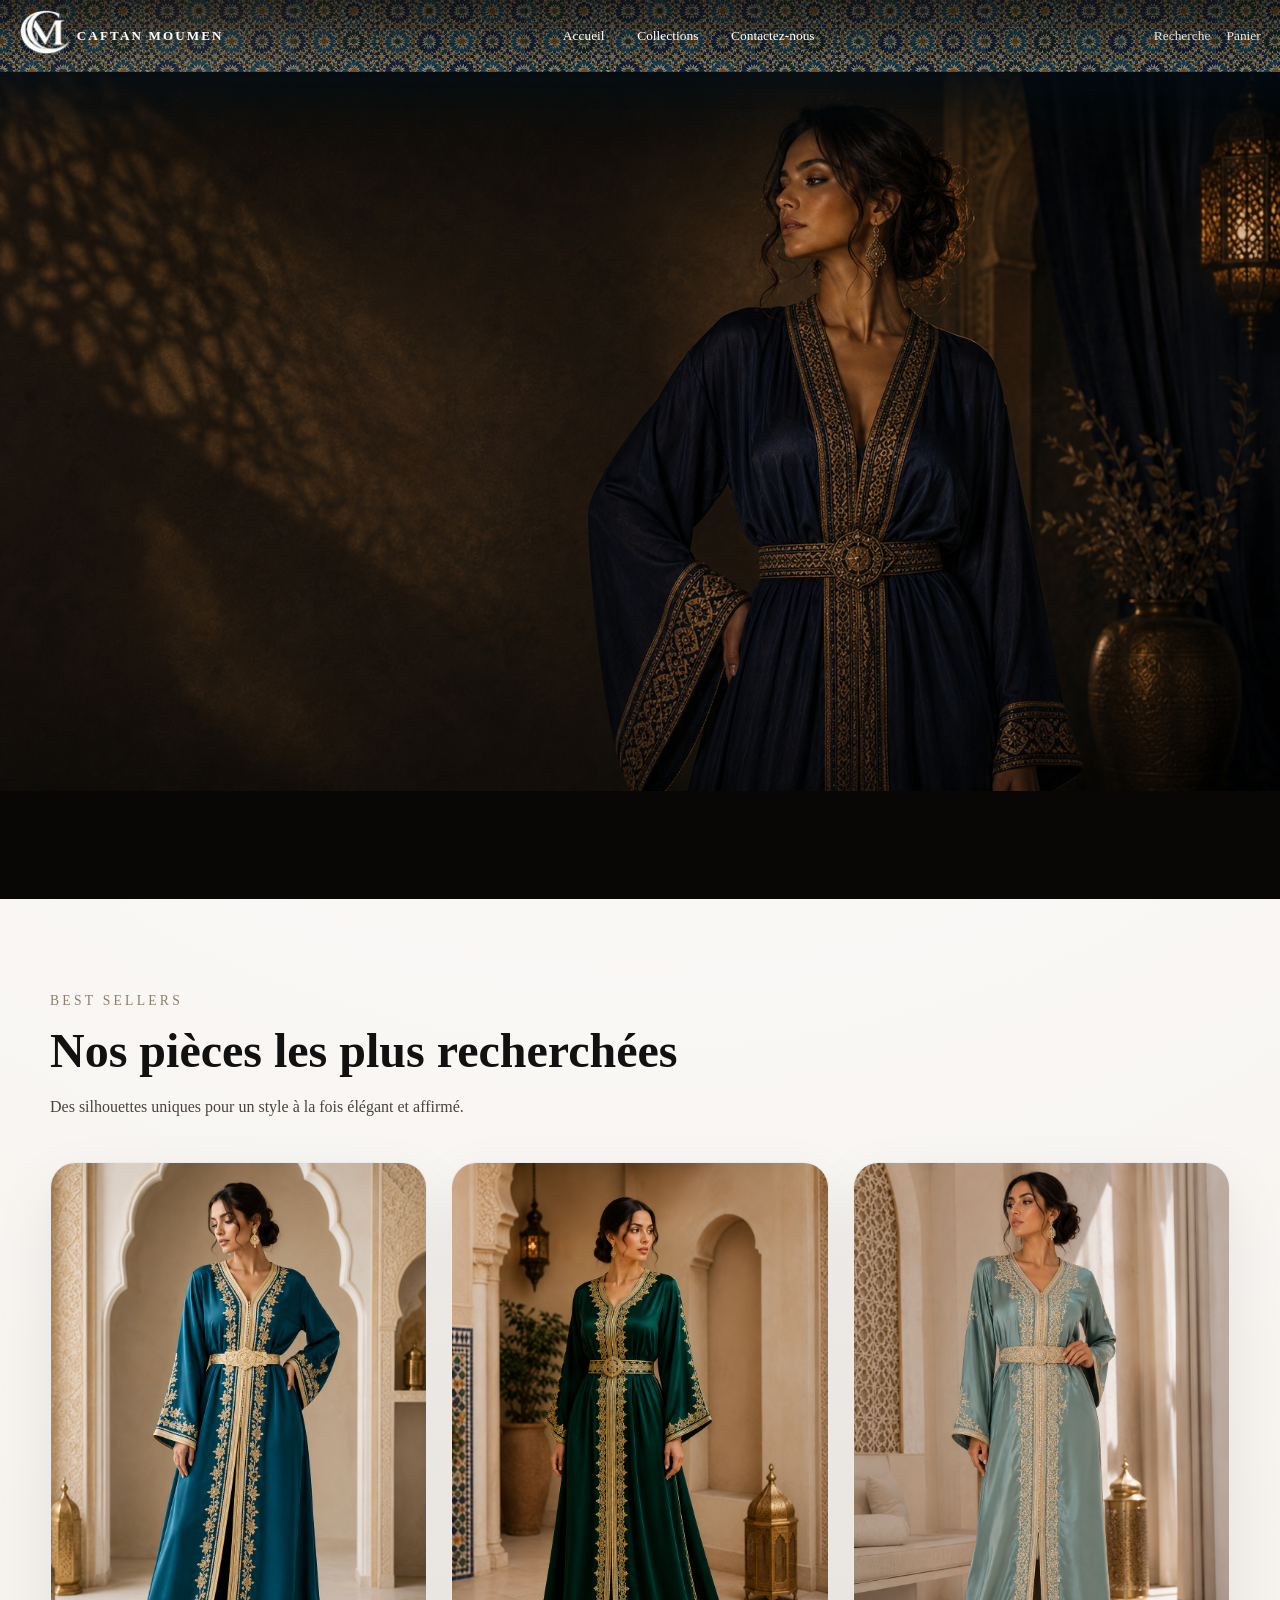
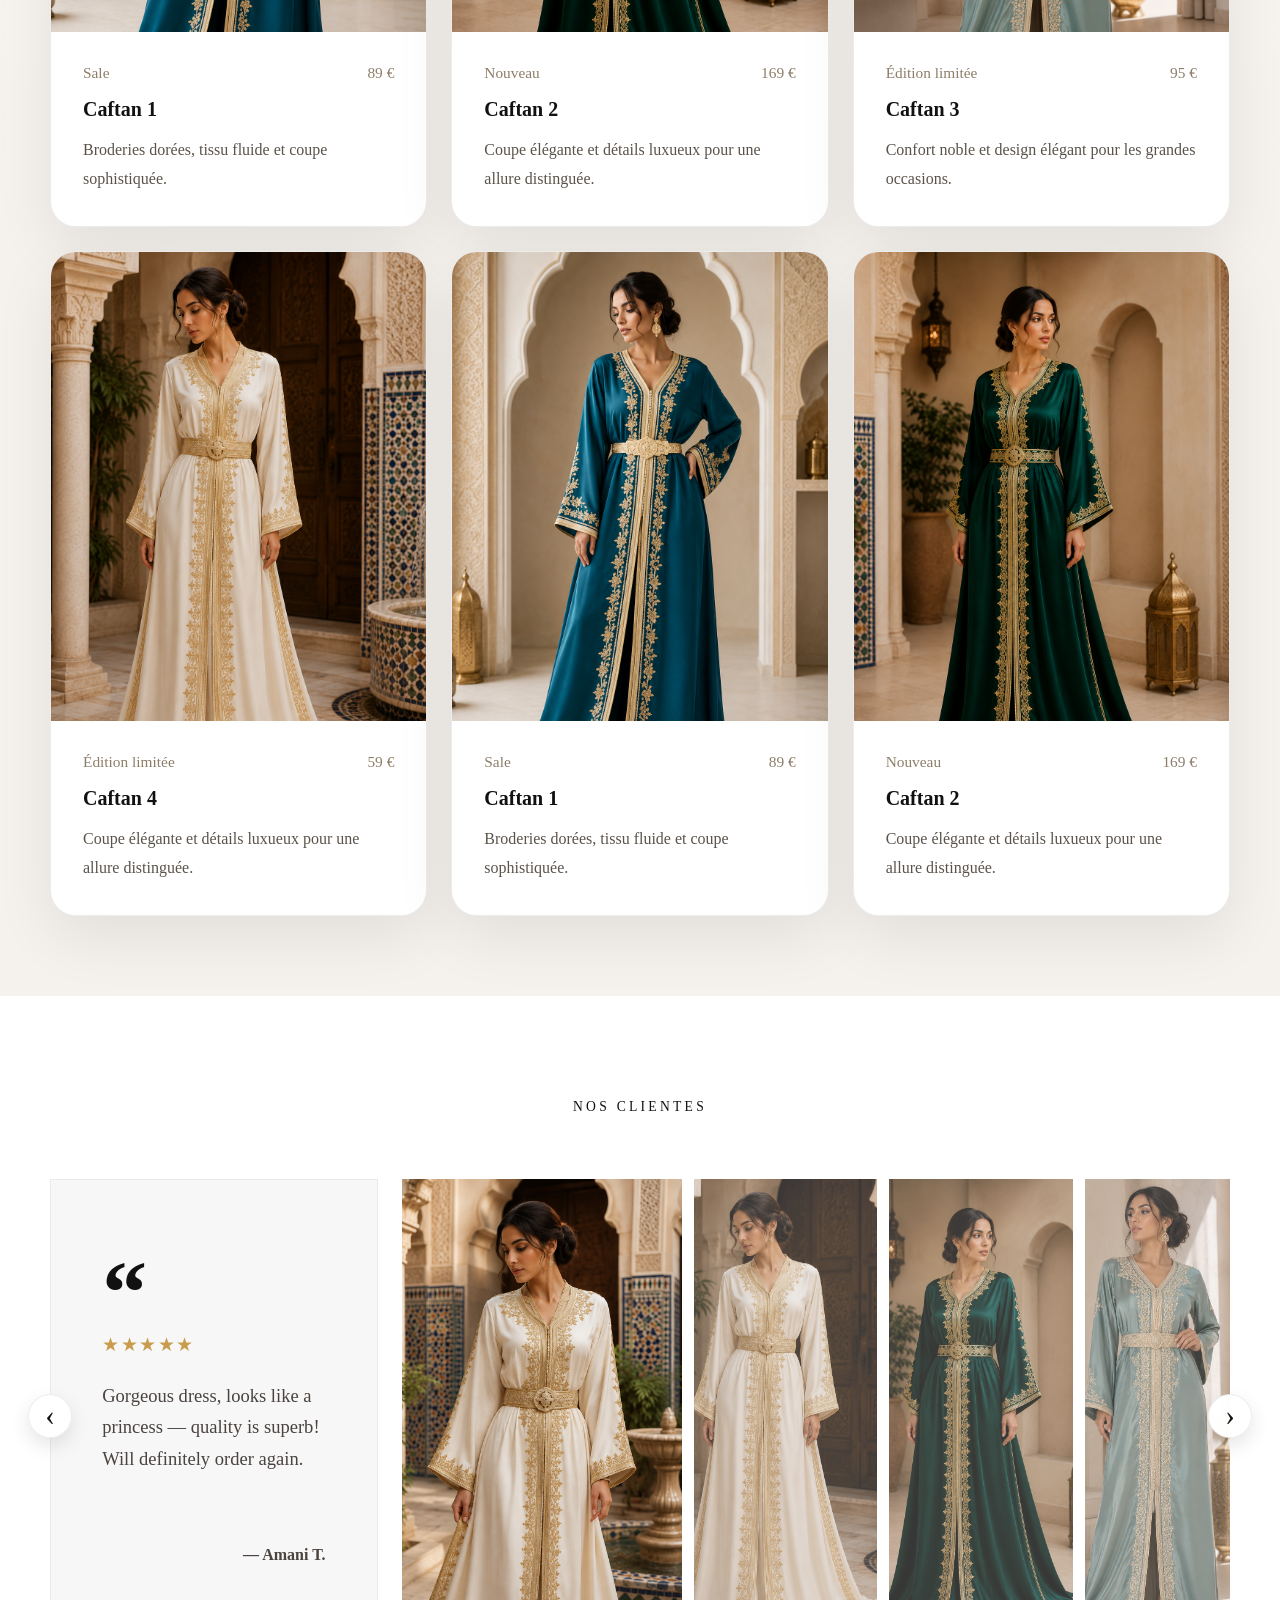
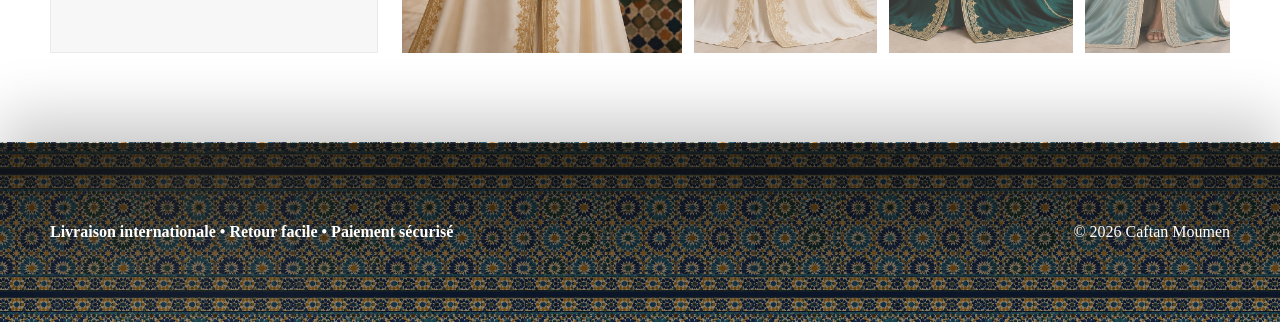
==== html/index.html @ e4c6af51 "Création initiale du site Caftan Moumen" ====
<!DOCTYPE html>
<html lang="fr">
  <head>
    <meta charset="UTF-8" />
    <meta name="viewport" content="width=device-width, initial-scale=1.0" />

    <title>Caftan Moumen</title>

    <link rel="stylesheet" href="../css/styles.css" />
  </head>

  <body>
    <header class="site-header">
      <div class="container header-inner">
        <a class="brand" href="index.html">
          <img
            class="brand-mark"
            src="../images/logo.png"
            alt=""
            aria-hidden="true"
          />
          <span>Caftan Moumen</span>
        </a>

        <nav class="primary-nav" aria-label="Navigation principale">
          <a href="index.html">Accueil</a>
          <details class="nav-dropdown">
            <summary>Collections</summary>

            <div class="dropdown-menu">
              <a href="caftan.html">Caftans</a>
              <a href="jellabas.html">Jellabas</a>
              <a href="bijoux.html">Bijoux</a>
            </div>
          </details>
          <a href="Contact.html">Contactez-nous</a>
        </nav>

        <div class="header-actions">
          <a class="text-link" href="#search">Recherche</a>
          <a class="text-link" href="#cart">Panier</a>
        </div>
      </div>
    </header>

    <main>
      <section class="hero hero-background" id="home">
        <img
          class="hero-background-img"
          src="../images/fond_acceuil.png"
          alt="Femme présentant un caftan dans un décor sombre aux tons bleu et doré"
          fetchpriority="high"
          decoding="async"
        />
      </section>

      <section class="section-intro" id="bestsellers">
        <div class="container">
          <p class="section-label">Best Sellers</p>

          <h1>Nos pièces les plus recherchées</h1>

          <p>
            Des silhouettes uniques pour un style à la fois élégant et affirmé.
          </p>

          <div id="product-list" class="product-grid"></div>
        </div>
      </section>

      <section
        class="testimonials"
        id="avis"
        aria-labelledby="testimonials-title"
      >
        <div class="container">
          <p class="section-label testimonials-title">Nos clientes</p>

          <div
            class="testimonials-slider"
            id="testimonialGallery"
            tabindex="0"
            aria-label="Avis de nos clientes"
          >
            <button
              class="gallery-nav prev"
              type="button"
              aria-label="Avis précédent"
            >
              ‹
            </button>

            <article class="testimonial-card">
              <div class="quote-mark" aria-hidden="true">“</div>

              <div class="testimonial-content" aria-live="polite">
                <h2 id="testimonials-title" class="visually-hidden">
                  Avis de nos clientes
                </h2>

                <div
                  class="stars"
                  role="img"
                  aria-label="5 étoiles sur 5"
                >
                  ★★★★★
                </div>

                <p class="testimonial-text">
                  Gorgeous dress, looks like a princess — quality is superb!
                  Will definitely order again.
                </p>

                <p class="testimonial-author">— Amani T.</p>
              </div>
            </article>

            <div
              class="testimonial-images-track"
              aria-live="polite"
            ></div>

            <button
              class="gallery-nav next"
              type="button"
              aria-label="Avis suivant"
            >
              ›
            </button>
          </div>
        </div>
      </section>
    </main>

    <footer class="site-footer">
      <div class="container footer-inner">
        <p>Livraison internationale • Retour facile • Paiement sécurisé</p>
        <p>&copy; 2026 Caftan Moumen</p>
      </div>
    </footer>

    <script src="../js/app.js"></script>
  </body>
</html>
---- css/styles.css ----
:root {
  color-scheme: light;
  font-family: "Playfair Display", Georgia, serif;

  --page-bg: #f5f1ec;
  --surface: #ffffff;
  --text: #111111;
  --text-soft: #4a433f;
  --muted: #8d7d69;
  --gold: #f8d18e;

  --container-max: 1180px;
  --container-gutter: clamp(1rem, 4vw, 2rem);
  --section-space: clamp(3rem, 7vw, 5rem);
  --shell-space: clamp(1.25rem, 3vw, 2rem);
  --shell-min-height: clamp(140px, 14vw, 190px);
  --testimonial-height: clamp(390px, 37vw, 540px);
  --testimonial-nav-size: 44px;

  --header-height: clamp(72px, 5.5vw, 82px);
  --header-max-width: 1480px;
  --brand-logo-frame: clamp(52px, 4vw, 62px);
  --brand-logo-source-size: clamp(190px, 14vw, 220px);

  background: var(--page-bg);
  color: var(--text);
}

html {
  scroll-behavior: smooth;
}

*,
*::before,
*::after {
  box-sizing: border-box;
}

body {
  min-height: 100vh;
  min-height: 100dvh;
  margin: 0;

  display: flex;
  flex-direction: column;

  color: var(--text);
  background:
    radial-gradient(
      circle at top,
      rgba(255, 255, 255, 0.95),
      rgba(245, 241, 236, 1) 55%
    );
}

main {
  min-width: 0;
  flex: 1 0 auto;
}

img {
  display: block;
  max-width: 100%;
  height: auto;
}

button,
input,
select,
textarea {
  font: inherit;
}

a {
  color: inherit;
}

.visually-hidden {
  position: absolute;
  width: 1px;
  height: 1px;
  padding: 0;
  margin: -1px;
  overflow: hidden;
  white-space: nowrap;
  border: 0;
  clip: rect(0 0 0 0);
  clip-path: inset(50%);
}

.container {
  width: min(
    var(--container-max),
    calc(100% - var(--container-gutter))
  );
  margin-inline: auto;
}

/* Header et footer */

.site-header,
.site-footer {
  position: relative;
  isolation: isolate;

  color: #ffffff;
  background-color: #17120d;
  background-image: url("../images/zm.png");
  background-repeat: repeat;
  background-position: center;
  background-size: clamp(180px, 18vw, 250px) auto;
}

.site-header::before,
.site-footer::before,
.site-header::after,
.site-footer::after {
  content: "";
  position: absolute;
  z-index: 0;
  inset: 0;
  pointer-events: none;
}

.site-header::before,
.site-footer::before {
  background:
    radial-gradient(
      circle at 15% 15%,
      rgba(255, 228, 182, 0.1),
      transparent 22%
    );
}

.site-header::after,
.site-footer::after {
  background:
    linear-gradient(
      180deg,
      rgba(14, 11, 7, 0.76),
      rgba(14, 11, 7, 0.36)
    );
}

/* Header */

.site-header {
  z-index: 100;
  overflow: visible;

  /*
   * Évite un éventuel trait blanc entre le header et le hero.
   */
  margin-bottom: -1px;

  /*
   * Suppression de la séparation nette.
   */
  border-bottom: 0;

  /*
   * Ombre plus courte et plus douce.
   */
  box-shadow:
    0 10px 28px rgba(3, 10, 15, 0.24);
}

.header-inner {
  position: relative;
  z-index: 1;

  width: min(
    var(--header-max-width),
    calc(100% - clamp(1rem, 3vw, 2.5rem))
  );
  min-height: var(--header-height);
  padding-block: 0.45rem;

  display: grid;
  grid-template-columns: auto minmax(0, 1fr) auto;
  align-items: center;
  gap: clamp(0.75rem, 2vw, 1.25rem);
}

.brand {
  min-width: 0;
  width: fit-content;
  margin: 0;
  padding: 0;

  display: inline-flex;
  flex-direction: row;
  align-items: center;
  justify-self: start;
  gap: 0.35rem;

  color: #ffffff;
  text-decoration: none;
  text-transform: uppercase;
  white-space: nowrap;

  font-size: clamp(0.82rem, 1vw, 1rem);
  font-weight: 700;
  letter-spacing: clamp(0.1em, 0.7vw, 0.16em);
  line-height: 1;
}

/*
 * Le fichier logo comporte une grande zone transparente.
 * Le pseudo-élément crée un cadre compact et zoome sur le monogramme,
 * sans modifier l'image source ni la structure HTML.
 */
.brand::before {
  content: "";

  width: var(--brand-logo-frame);
  aspect-ratio: 1;
  flex: 0 0 auto;

  background-image: url("../images/logo.png");
  background-repeat: no-repeat;
  background-position: center;
  background-size: var(--brand-logo-source-size) auto;
}

.brand-mark {
  display: none;
}

.primary-nav {
  justify-self: center;

  display: flex;
  align-items: center;
  justify-content: center;
  flex-wrap: wrap;
  gap: clamp(0.15rem, 0.8vw, 0.8rem);

  font-size: clamp(0.84rem, 1vw, 0.92rem);
}

.primary-nav a,
.nav-dropdown summary {
  min-height: 44px;
  padding: 0.65rem 0.7rem;

  display: inline-flex;
  align-items: center;
  justify-content: center;
  gap: 0.25rem;

  color: #ffffff;
  text-decoration: none;
  white-space: nowrap;

  border: 0;
  border-radius: 999px;
  background: transparent;
  cursor: pointer;

  transition:
    color 0.2s ease,
    transform 0.2s ease,
    background-color 0.2s ease;
}

.nav-dropdown {
  position: relative;
  z-index: 50;
  display: inline-flex;
}

.nav-dropdown summary {
  list-style: none;
  appearance: none;
  -webkit-appearance: none;
}

.nav-dropdown summary::-webkit-details-marker {
  display: none;
}

.primary-nav a:hover,
.nav-dropdown summary:hover,
.nav-dropdown[open] summary {
  color: var(--gold);
  transform: translateY(-1px);
}

.primary-nav a:focus-visible,
.nav-dropdown summary:focus-visible,
.header-actions a:focus-visible,
.gallery-nav:focus-visible {
  outline: 2px solid var(--gold);
  outline-offset: 3px;
}

.dropdown-menu {
  position: absolute;
  z-index: 80;
  top: calc(100% + 0.6rem);
  left: 0;

  width: max-content;
  min-width: 12rem;
  max-width: min(16rem, calc(100vw - 2rem));
  padding: 0.5rem;

  display: none;
  flex-direction: column;
  gap: 0.2rem;

  background: rgba(17, 15, 12, 0.98);
  border: 1px solid rgba(255, 255, 255, 0.14);
  border-radius: 1rem;
  box-shadow: 0 26px 56px rgba(0, 0, 0, 0.28);
}

.nav-dropdown[open] .dropdown-menu {
  display: flex;
}

.dropdown-menu a {
  width: 100%;
  padding: 0.75rem 1rem;
  justify-content: flex-start;

  color: rgba(243, 240, 234, 0.98);
  border-radius: 0.7rem;
}

.dropdown-menu a:hover {
  color: var(--gold);
  background: rgba(248, 209, 142, 0.16);
  transform: none;
}

.header-actions {
  justify-self: end;

  display: flex;
  align-items: center;
  justify-content: flex-end;
  flex-wrap: wrap;
  gap: clamp(0.6rem, 1.4vw, 1rem);

  font-size: clamp(0.84rem, 1vw, 0.92rem);
}

.header-actions a {
  min-height: 44px;

  display: inline-flex;
  align-items: center;

  color: rgba(243, 240, 234, 0.94);
  text-decoration: none;

  transition:
    color 0.2s ease,
    transform 0.2s ease;
}

.header-actions a:hover {
  color: var(--gold);
  transform: translateY(-1px);
}

/* Hero */

.hero {
  position: relative;
  overflow: hidden;

  background: #080706;
}

.hero::before {
  content: "";

  position: absolute;
  z-index: 1;
  top: 0;
  left: 0;

  width: 100%;
  height: clamp(55px, 7vw, 110px);

  background:
    linear-gradient(
      180deg,
      rgba(4, 15, 22, 0.72) 0%,
      rgba(5, 14, 19, 0.4) 38%,
      rgba(7, 11, 13, 0.12) 72%,
      transparent 100%
    );

  pointer-events: none;
}
.hero-background-img {
  position: relative;
  z-index: 0;

  width: 100%;
  height: auto;

  display: block;
}

@media (min-width: 961px) {
  .hero {
    height: calc(100dvh - var(--header-height));

    display: grid;
    place-items: center;
  }

  .hero-background-img {
    width: 100%;
    height: 100%;

    object-fit: contain;
    object-position: center top;
  }
}

/* Sections */

.section-intro,
.collection-section {
  padding: var(--section-space) 0;
}

.section-label {
  display: inline-block;
  margin-bottom: 1rem;

  color: var(--muted);
  font-size: 0.85rem;
  letter-spacing: 0.24em;
  text-transform: uppercase;
}

.section-intro h1,
.section-intro h2,
.collection-intro h2 {
  margin: 0;

  font-size: clamp(2rem, 4vw, 3rem);
  line-height: 1.1;
  text-wrap: balance;
}

.section-intro > .container > p:not(.section-label),
.collection-intro p {
  max-width: 700px;
  margin: 1rem 0 0;

  color: var(--text-soft);
  line-height: 1.8;
}

/* Produits */

.product-grid {
  margin-top: 2.5rem;

  display: grid;
  grid-template-columns: repeat(3, minmax(0, 1fr));
  gap: clamp(1rem, 2.5vw, 1.5rem);
}

.product-card {
  min-width: 0;

  display: grid;
  grid-template-rows: auto 1fr;
  overflow: hidden;

  background: var(--surface);
  border: 1px solid rgba(17, 17, 17, 0.08);
  border-radius: clamp(1.2rem, 2vw, 1.6rem);
  box-shadow: 0 22px 60px rgba(17, 17, 17, 0.08);
}

.product-card::before {
  content: "";
  display: block;
  aspect-ratio: 4 / 5;

  background:
    radial-gradient(
      circle at 30% 30%,
      rgba(255, 208, 120, 0.18),
      transparent 55%
    ),
    #f3ede6;
}

.product-card.has-image::before {
  display: none;
}

.product-image {
  width: 100%;
  aspect-ratio: 4 / 5;
  object-fit: cover;
  object-position: center top;
}

.product-card-body {
  padding: clamp(1.25rem, 2.5vw, 2rem);

  display: grid;
  align-content: start;
  gap: 1rem;
}

.product-card h2,
.product-card h3 {
  margin: 0;
  font-size: clamp(1.15rem, 2vw, 1.25rem);
}

.product-card p {
  margin: 0;
  color: #5b534b;
  line-height: 1.8;
}

.product-card .meta {
  margin-top: auto;

  display: flex;
  align-items: center;
  justify-content: space-between;
  flex-wrap: wrap;
  gap: 0.75rem;

  color: var(--muted);
  font-size: 0.96rem;
}

/* Collections */

.collection-grid {
  margin-top: 2.5rem;

  display: grid;
  grid-template-columns: repeat(3, minmax(0, 1fr));
  gap: clamp(1rem, 2.5vw, 1.5rem);
}

.collection-card {
  min-width: 0;
  padding: clamp(1.5rem, 3vw, 2rem);

  background: var(--surface);
  border: 1px solid rgba(17, 17, 17, 0.08);
  border-radius: clamp(1.3rem, 2vw, 1.8rem);
  box-shadow: 0 24px 60px rgba(17, 17, 17, 0.05);
}

.collection-card h3 {
  margin: 0 0 1rem;
  font-size: clamp(1.2rem, 2vw, 1.35rem);
}

.collection-card p {
  margin: 0;
  color: #5b534b;
  line-height: 1.85;
}

/* =========================================================
   AVIS CLIENTS
   ========================================================= */

.testimonials {
  position: relative;
  overflow: hidden;

  padding: clamp(4rem, 7vw, 6.5rem) 0;

  background: #ffffff;
}

.testimonials-title {
  display: block;

  margin-bottom: clamp(2.5rem, 5vw, 4rem);

  text-align: center;
  color: var(--text);
}

/*
 * Structure générale :
 *
 * commentaire | image active | aperçu 1 | aperçu 2 | aperçu 3
 */
.testimonials-slider {
  position: relative;

  display: grid;
  grid-template-columns:
    minmax(300px, 0.95fr)
    minmax(0, 2.4fr);

  align-items: stretch;

  gap: clamp(1rem, 2vw, 1.5rem);
}

/* =========================================================
   CARTE DU COMMENTAIRE À GAUCHE
   ========================================================= */

.testimonial-card {
  min-height: var(--testimonial-height);
  padding: clamp(2rem, 4vw, 3.5rem);

  display: flex;
  flex-direction: column;
  justify-content: center;

  background: #f7f7f7;

  border: 1px solid rgba(17, 17, 17, 0.06);
  border-radius: 0;

  box-shadow: none;
}

.quote-mark {
  margin-bottom: 1rem;

  color: #111111;

  font-size: clamp(4rem, 7vw, 6rem);
  font-weight: 700;
  line-height: 0.55;
}

.testimonial-content {
  min-width: 0;

  display: flex;
  flex-direction: column;
  gap: clamp(1rem, 2vw, 1.5rem);
}

.stars {
  color: #c99b4d;

  font-size: clamp(1.05rem, 1.5vw, 1.35rem);
  letter-spacing: 0.08em;
}

.testimonial-text {
  max-width: 25ch;
  margin: 0;

  color: #4a433f;

  font-size: clamp(1.05rem, 1.45vw, 1.35rem);
  line-height: 1.7;
}

.testimonial-author {
  margin: clamp(1rem, 4vw, 3rem) 0 0;

  color: #4a433f;

  font-size: 1rem;
  font-weight: 700;
  text-align: right;
}

/* =========================================================
   IMAGES À DROITE
   ========================================================= */

.testimonial-images-track {
  min-width: 0;
  height: var(--testimonial-height);

  display: grid;

  /*
   * Première image : grande image active.
   * Les trois autres : aperçus des prochains avis.
   */
  grid-template-columns:
    minmax(180px, 1.25fr)
    minmax(120px, 0.82fr)
    minmax(120px, 0.82fr)
    minmax(100px, 0.65fr);

  gap: clamp(0.5rem, 1vw, 0.75rem);
}

.testimonial-image-button {
  min-width: 0;
  height: 100%;
  padding: 0;

  display: block;

  overflow: hidden;

  background: #ece8e3;
  border: 0;
  border-radius: 0;

  cursor: pointer;

  transition:
    opacity 0.25s ease,
    filter 0.25s ease,
    transform 0.25s ease;
}

.testimonial-image {
  width: 100%;
  height: 100%;

  display: block;

  object-fit: cover;
  object-position: center top;

  transition: transform 0.35s ease;
}

/* Image correspondant au commentaire affiché */

.testimonial-image-button.is-active {
  opacity: 1;
}

/* Images correspondant aux prochains avis */

.testimonial-image-button.is-preview {
  opacity: 0.78;
  filter: saturate(0.85);
}

.testimonial-image-button:hover {
  opacity: 1;
  filter: saturate(1);
}

.testimonial-image-button:hover .testimonial-image {
  transform: scale(1.025);
}

/* =========================================================
   FLÈCHES
   ========================================================= */

.gallery-nav {
  position: absolute;
  z-index: 5;
  top: 50%;

  width: var(--testimonial-nav-size);
  height: var(--testimonial-nav-size);
  padding: 0;

  display: inline-flex;
  align-items: center;
  justify-content: center;

  color: #111111;
  background: rgba(255, 255, 255, 0.98);

  border: 1px solid rgba(17, 17, 17, 0.08);
  border-radius: 50%;

  font-size: 1.8rem;
  line-height: 1;

  cursor: pointer;

  transform: translateY(-50%);

  box-shadow: 0 8px 20px rgba(0, 0, 0, 0.1);
}

.gallery-nav.prev {
  left: -22px;
}

.gallery-nav.next {
  right: -22px;
}

/* =========================================================
   ÉCRANS INTERMÉDIAIRES
   ========================================================= */

@media (max-width: 1100px) {
  .testimonials-slider {
    grid-template-columns:
      minmax(280px, 0.9fr)
      minmax(0, 1.8fr);
  }

  .testimonial-images-track {
    grid-template-columns:
      minmax(170px, 1.2fr)
      minmax(110px, 0.75fr)
      minmax(110px, 0.75fr);
  }

  /* Le quatrième visuel disparaît */
  .testimonial-image-button:nth-child(4) {
    display: none;
  }
}

/* =========================================================
   TABLETTES
   ========================================================= */

@media (max-width: 850px) {
  .testimonials-slider {
    grid-template-columns:
      minmax(250px, 0.85fr)
      minmax(0, 1.15fr);
  }

  .testimonial-images-track {
    grid-template-columns:
      minmax(0, 1fr)
      minmax(90px, 0.42fr);
  }

  .testimonial-image-button:nth-child(n + 3) {
    display: none;
  }

  .testimonial-text {
    max-width: none;
    font-size: 1rem;
  }
}

/* =========================================================
   MOBILES
   ========================================================= */

@media (max-width: 650px) {
  .testimonials-slider {
    grid-template-columns: 1fr;
  }

  .testimonial-card {
    min-height: auto;
  }

  .testimonial-images-track {
    height: clamp(380px, 120vw, 520px);

    grid-template-columns:
      minmax(0, 1fr)
      minmax(75px, 0.3fr);
  }

  .testimonial-author {
    text-align: left;
  }
}

/* Footer */

.site-footer {
  flex-shrink: 0;
  margin-top: auto;
  overflow: hidden;

  border-top: 1px solid rgba(255, 255, 255, 0.1);
  box-shadow:
    inset 0 1px 0 rgba(255, 255, 255, 0.06),
    0 -24px 60px rgba(0, 0, 0, 0.22);
}

.footer-inner {
  position: relative;
  z-index: 1;

  min-height: var(--shell-min-height);
  padding-block: var(--shell-space);

  display: grid;
  grid-template-columns: minmax(0, 1fr) auto;
  align-items: center;
  gap: clamp(0.75rem, 2vw, 1.5rem);

  color: #ffffff;
}

.footer-inner p {
  margin: 0;
  line-height: 1.65;
}

.footer-inner p:first-child {
  font-weight: 600;
}

.footer-inner p:last-child {
  white-space: nowrap;
}

/* Tablettes */

@media (max-width: 960px) {
  :root {
    --shell-min-height: auto;
  }

  .header-inner {
    width: calc(100% - 1.5rem);
    min-height: auto;
    padding-block: 0.65rem;

    grid-template-columns: auto minmax(0, 1fr);
  }

  .brand::before {
    width: 54px;
    background-size: 190px auto;
  }

  .primary-nav {
    grid-column: 1 / -1;

    width: 100%;
    padding-top: 1rem;
    justify-content: flex-start;

    border-top: 1px solid rgba(255, 255, 255, 0.12);
  }

  .product-grid,
  .collection-grid {
    grid-template-columns: repeat(2, minmax(0, 1fr));
  }
}

/* Mobiles et petites tablettes */

@media (max-width: 720px) {
  .header-inner {
    width: calc(100% - 1rem);

    grid-template-columns: 1fr;
    justify-items: start;
    text-align: left;
  }

  .brand {
    width: fit-content;
    margin: 0;
    justify-self: start;
  }

  .primary-nav {
    grid-column: auto;
    width: 100%;

    justify-self: start;
    justify-content: flex-start;
  }

  .header-actions {
    width: 100%;

    justify-self: start;
    justify-content: flex-start;
  }

  .dropdown-menu {
    left: 50%;
    transform: translateX(-50%);
  }

  .product-grid,
  .collection-grid,
  .footer-inner {
    grid-template-columns: 1fr;
  }

  .product-card {
    width: min(100%, 34rem);
    margin-inline: auto;
  }

  .testimonial-card {
    order: 2;
  }


  .gallery-nav.prev {
    left: 0.5rem;
  }

  .gallery-nav.next {
    right: 0.5rem;
  }

  .footer-inner {
    justify-items: center;
    text-align: center;
  }

  .footer-inner p:last-child {
    white-space: normal;
  }
}

/* Petits mobiles */

@media (max-width: 480px) {
  :root {
    --container-gutter: 1rem;
    --shell-space: 1.25rem;
    --testimonial-nav-size: 40px;
  }

  .site-header,
  .site-footer {
    background-size: 170px auto;
  }

  .brand {
    width: fit-content;
    flex-direction: row;
    letter-spacing: 0.12em;
  }

  .brand::before {
    width: 48px;
    background-size: 170px auto;
  }

  .primary-nav,
  .header-actions {
    gap: 0.2rem 0.6rem;
  }

  .primary-nav a,
  .nav-dropdown summary {
    padding: 0.55rem 0.45rem;
    font-size: 0.86rem;
  }

  .section-intro,
  .collection-section,
  .testimonials {
    padding-block: 3rem;
  }

  .product-card-body,
  .collection-card,
  .testimonial-card {
    padding: 1.25rem;
  }

}

@media (max-width: 360px) {
  .container {
    width: calc(100% - 0.75rem);
  }

  .primary-nav a,
  .nav-dropdown summary,
  .header-actions a {
    font-size: 0.8rem;
  }
}

/* Accessibilité */

@media (prefers-reduced-motion: reduce) {
  html {
    scroll-behavior: auto;
  }

  *,
  *::before,
  *::after {
    scroll-behavior: auto !important;
    transition-duration: 0.01ms !important;
    animation-duration: 0.01ms !important;
    animation-iteration-count: 1 !important;
  }
}
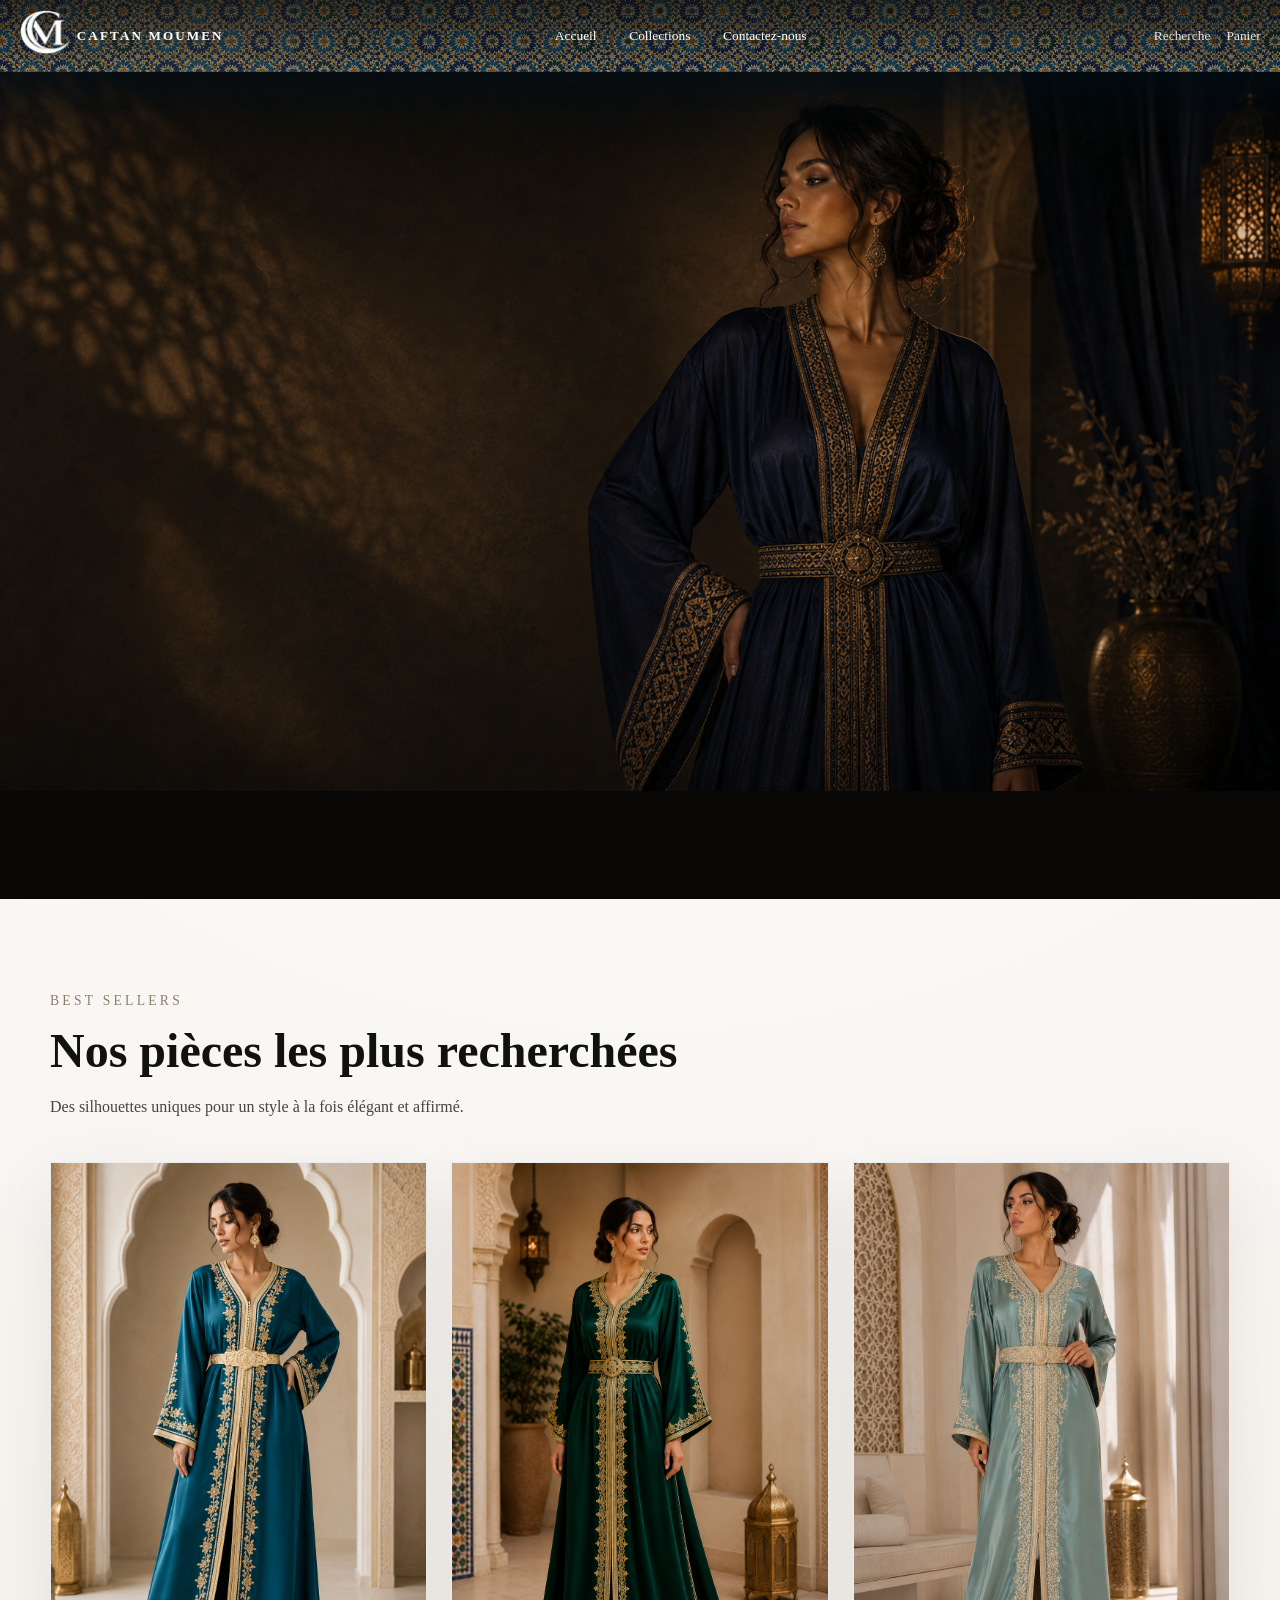
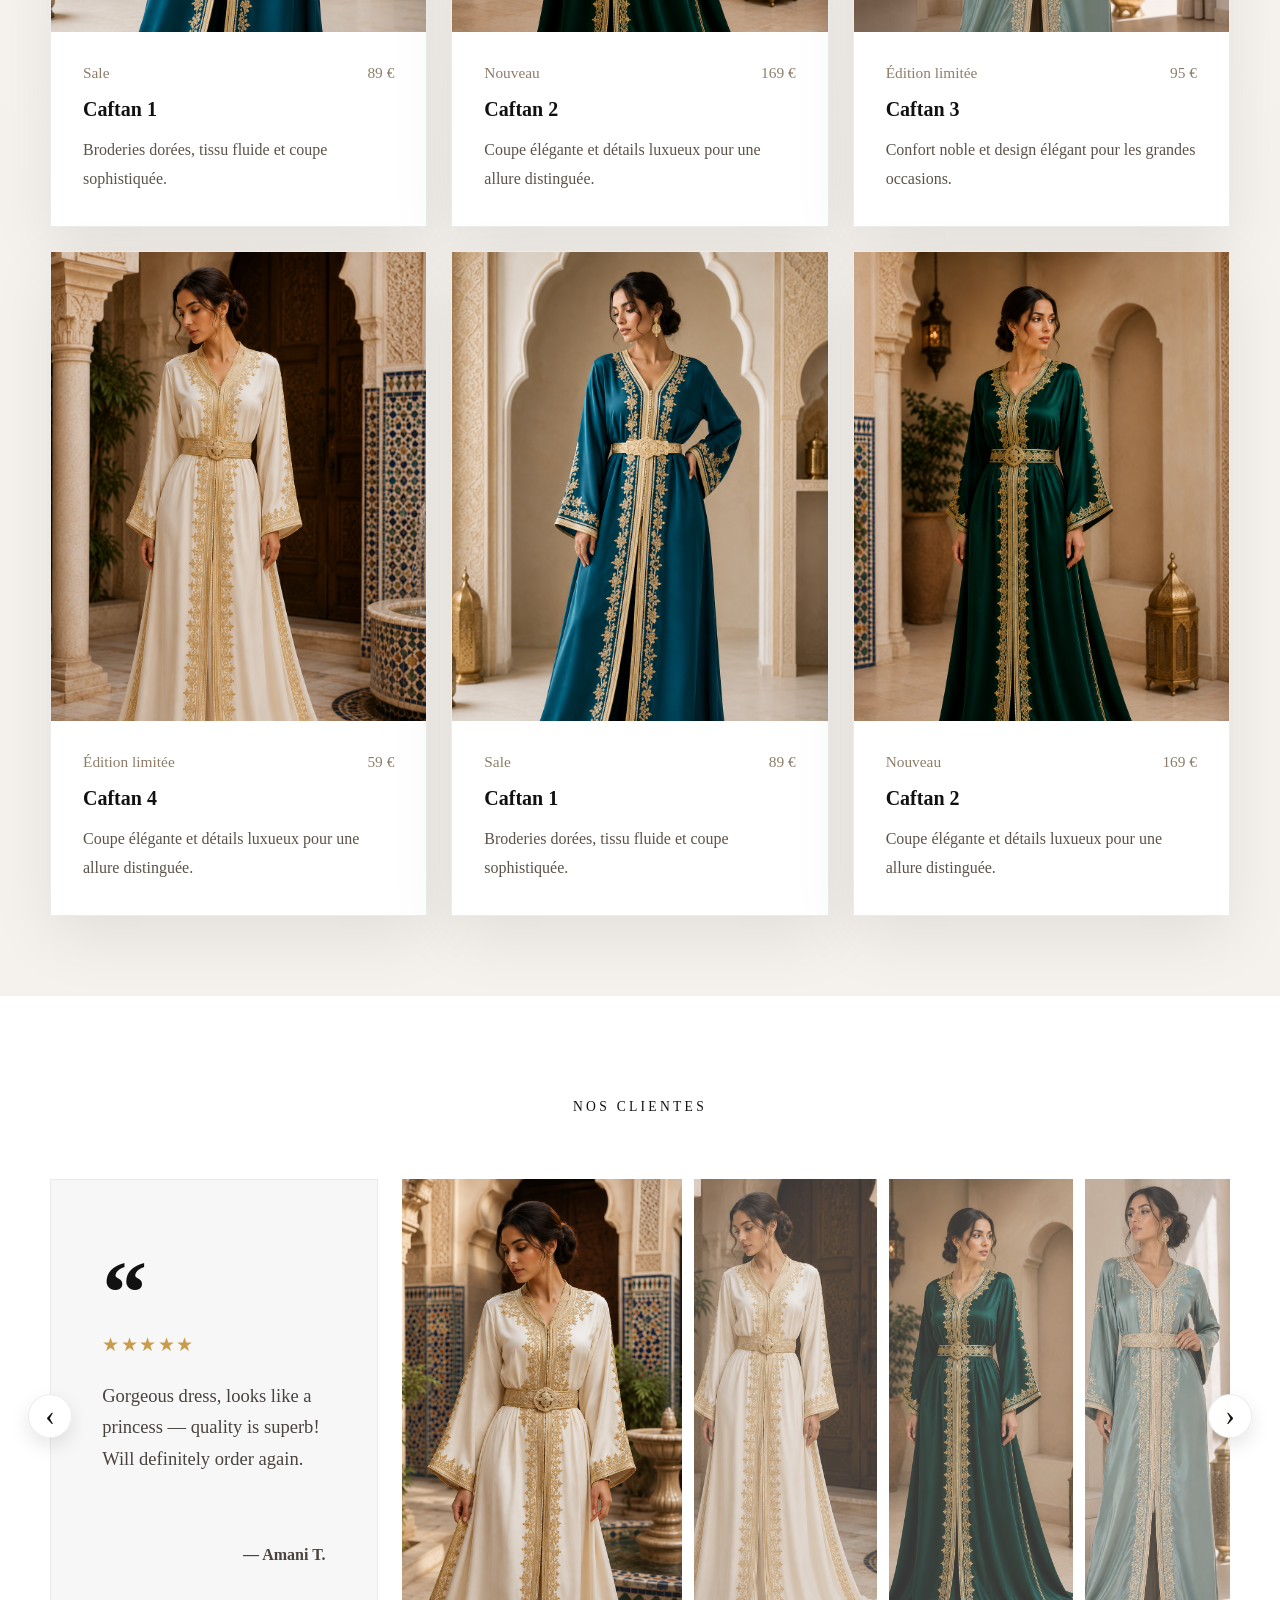
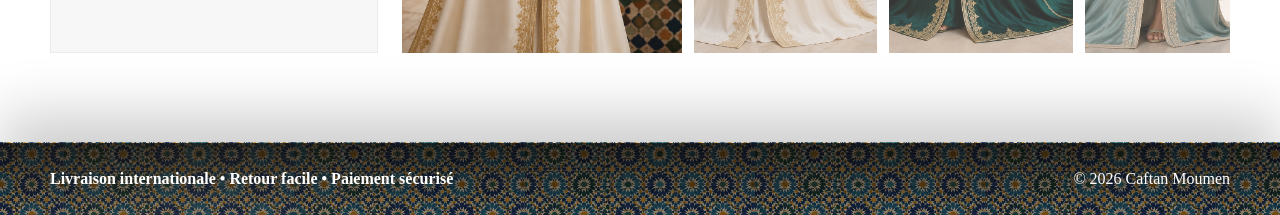
==== commit 667ef972: "ajout barre de recherche" ====
--- a/html/index.html
+++ b/html/index.html
@@ -33,11 +33,32 @@
               <a href="bijoux.html">Bijoux</a>
             </div>
           </details>
-          <a href="Contact.html">Contactez-nous</a>
+          <a href="contact.html">Contactez-nous</a>
         </nav>
 
         <div class="header-actions">
-          <a class="text-link" href="#search">Recherche</a>
+          <form class="site-search" id="site-search" role="search">
+            <label class="visually-hidden" for="site-search-input">
+              Rechercher une pièce
+            </label>
+            <input
+              class="site-search-input"
+              id="site-search-input"
+              name="q"
+              type="search"
+              placeholder="Rechercher une pièce"
+              autocomplete="off"
+            />
+          </form>
+          <button
+            class="search-toggle"
+            id="search-toggle"
+            type="button"
+            aria-expanded="false"
+            aria-controls="site-search"
+          >
+            Recherche
+          </button>
           <a class="text-link" href="#cart">Panier</a>
         </div>
       </div>
@@ -141,4 +162,4 @@
 
     <script src="../js/app.js"></script>
   </body>
-</html>+</html>
--- a/css/styles.css
+++ b/css/styles.css
@@ -290,6 +290,7 @@
 .primary-nav a:focus-visible,
 .nav-dropdown summary:focus-visible,
 .header-actions a:focus-visible,
+.search-toggle:focus-visible,
 .gallery-nav:focus-visible {
   outline: 2px solid var(--gold);
   outline-offset: 3px;
@@ -364,6 +365,64 @@
 .header-actions a:hover {
   color: var(--gold);
   transform: translateY(-1px);
+}
+
+.search-toggle {
+  min-height: 44px;
+  padding: 0;
+
+  display: inline-flex;
+  align-items: center;
+
+  color: rgba(243, 240, 234, 0.94);
+  background: transparent;
+  border: 0;
+  cursor: pointer;
+
+  transition:
+    color 0.2s ease,
+    transform 0.2s ease;
+}
+
+.search-toggle:hover {
+  color: var(--gold);
+  transform: translateY(-1px);
+}
+
+.site-search {
+  width: 0;
+  margin: 0;
+  overflow: hidden;
+  opacity: 0;
+  pointer-events: none;
+  transform: translateX(0.75rem);
+  transition:
+    width 0.25s ease,
+    opacity 0.2s ease,
+    transform 0.25s ease;
+}
+
+.site-search.is-open {
+  width: clamp(10rem, 22vw, 16rem);
+  opacity: 1;
+  pointer-events: auto;
+  transform: translateX(0);
+}
+
+.site-search-input {
+  width: 100%;
+  min-height: 40px;
+  padding: 0.55rem 0.75rem;
+
+  color: #17120d;
+  background: #fffdf9;
+  border: 1px solid rgba(248, 209, 142, 0.85);
+  border-radius: 999px;
+}
+
+.site-search-input:focus-visible {
+  outline: 2px solid var(--gold);
+  outline-offset: 2px;
 }
 
 /* Hero */
@@ -479,7 +538,6 @@
 
   background: var(--surface);
   border: 1px solid rgba(17, 17, 17, 0.08);
-  border-radius: clamp(1.2rem, 2vw, 1.6rem);
   box-shadow: 0 22px 60px rgba(17, 17, 17, 0.08);
 }
 
@@ -570,6 +628,166 @@
   margin: 0;
   color: #5b534b;
   line-height: 1.85;
+}
+
+/* Contact */
+
+.contact-section {
+  padding: 0 0 var(--section-space);
+}
+
+.contact-layout {
+  display: grid;
+  grid-template-columns: minmax(0, 1.25fr) minmax(0, 0.75fr);
+  gap: clamp(1.5rem, 3vw, 3rem);
+  align-items: start;
+}
+
+.contact-details {
+  display: grid;
+
+}
+
+.contact-info-card{
+  padding: clamp(1.35rem, 3vw, 2rem);
+  background: var(--surface);
+  border: 1px solid rgba(17, 17, 17, 0.08);
+  box-shadow: 0 20px 52px rgba(17, 17, 17, 0.06);
+}
+
+.contact-form-card {
+  margin: auto;
+  padding: clamp(1.35rem, 3vw, 2rem);
+  background: var(--surface);
+  border: 1px solid rgba(17, 17, 17, 0.08);
+  border-radius: 1.3rem;
+  box-shadow: 0 20px 52px rgba(17, 17, 17, 0.06);
+}
+
+.contact-info-card {
+  display: grid;
+  gap: 0.55rem;
+}
+
+.contact-info-card h2,
+.contact-form-card h2 {
+  margin: 0;
+  font-size: clamp(1.2rem, 2vw, 1.4rem);
+}
+
+.contact-info-card p {
+  margin: 0;
+  color: var(--text-soft);
+  line-height: 1.65;
+}
+
+.contact-info-card a {
+  width: fit-content;
+  color: #7c5727;
+  font-weight: 700;
+  text-underline-offset: 0.2em;
+}
+
+.contact-note {
+  color: var(--muted) !important;
+  font-size: 0.88rem;
+}
+
+.contact-map {
+  min-height: 330px;
+  overflow: hidden;
+  border: 1px solid rgba(17, 17, 17, 0.08);
+  background: #e8e3dc;
+}
+
+.contact-map iframe {
+  width: 100%;
+  min-height: 330px;
+  height: 100%;
+  display: block;
+  border: 0;
+}
+
+.contact-form-card,
+.contact-form {
+  display: grid;
+}
+
+.contact-form-card {
+  gap: 1.5rem;
+}
+
+.contact-form {
+  gap: 1.1rem;
+}
+
+.contact-form-row {
+  display: grid;
+  grid-template-columns: repeat(2, minmax(0, 1fr));
+  gap: 1rem;
+}
+
+.form-field {
+  display: grid;
+  gap: 0.45rem;
+}
+
+.form-field label {
+  color: var(--text-soft);
+  font-size: 0.92rem;
+  font-weight: 700;
+}
+
+.form-field input,
+.form-field textarea {
+  width: 100%;
+  padding: 0.8rem 0.9rem;
+  color: var(--text);
+  background: #fffdfb;
+  border: 1px solid rgba(17, 17, 17, 0.18);
+  border-radius: 0.7rem;
+}
+
+.form-field textarea {
+  min-height: 9rem;
+  resize: vertical;
+}
+
+.form-field input:focus-visible,
+.form-field textarea:focus-visible {
+  outline: 2px solid #b78542;
+  outline-offset: 2px;
+  border-color: #b78542;
+}
+
+.contact-submit {
+  width: fit-content;
+  min-height: 46px;
+  padding: 0.7rem 1.15rem;
+  color: #1c150e;
+  background: var(--gold);
+  border: 1px solid #d4ad6c;
+  border-radius: 999px;
+  cursor: pointer;
+  font-weight: 700;
+  transition: transform 0.2s ease, background-color 0.2s ease;
+}
+
+.contact-submit:hover {
+  background: #f1c16d;
+  transform: translateY(-1px);
+}
+
+.contact-submit:focus-visible {
+  outline: 2px solid #1c150e;
+  outline-offset: 3px;
+}
+
+.contact-form-status {
+  min-height: 1.5em;
+  margin: 0;
+  color: var(--text-soft);
+  line-height: 1.5;
 }
 
 /* =========================================================
@@ -890,8 +1108,8 @@
   position: relative;
   z-index: 1;
 
-  min-height: var(--shell-min-height);
-  padding-block: var(--shell-space);
+  min-height: var(--header-height);
+  padding-block: 0.45rem;
 
   display: grid;
   grid-template-columns: minmax(0, 1fr) auto;
@@ -990,6 +1208,11 @@
   .product-grid,
   .collection-grid,
   .footer-inner {
+    grid-template-columns: 1fr;
+  }
+
+  .contact-layout,
+  .contact-form-row {
     grid-template-columns: 1fr;
   }
 
@@ -1098,4 +1321,4 @@
     animation-duration: 0.01ms !important;
     animation-iteration-count: 1 !important;
   }
-}+}
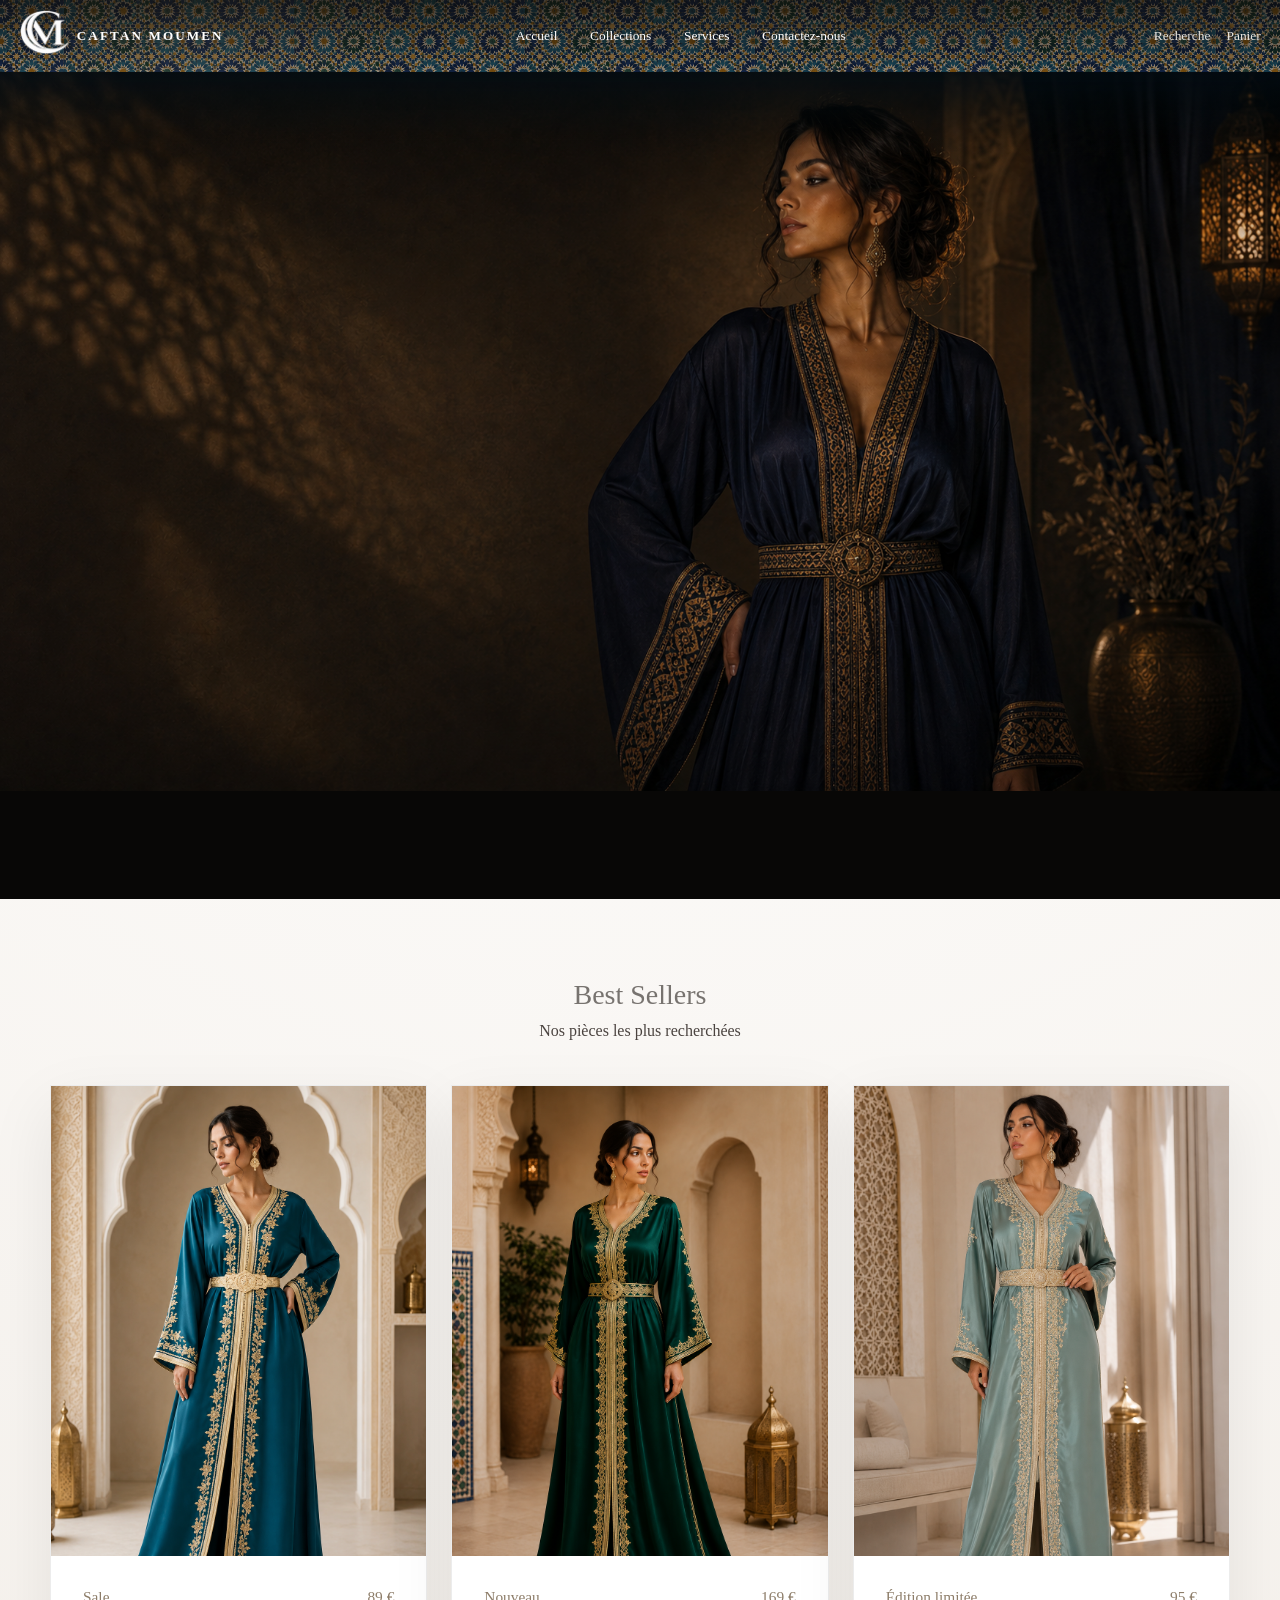
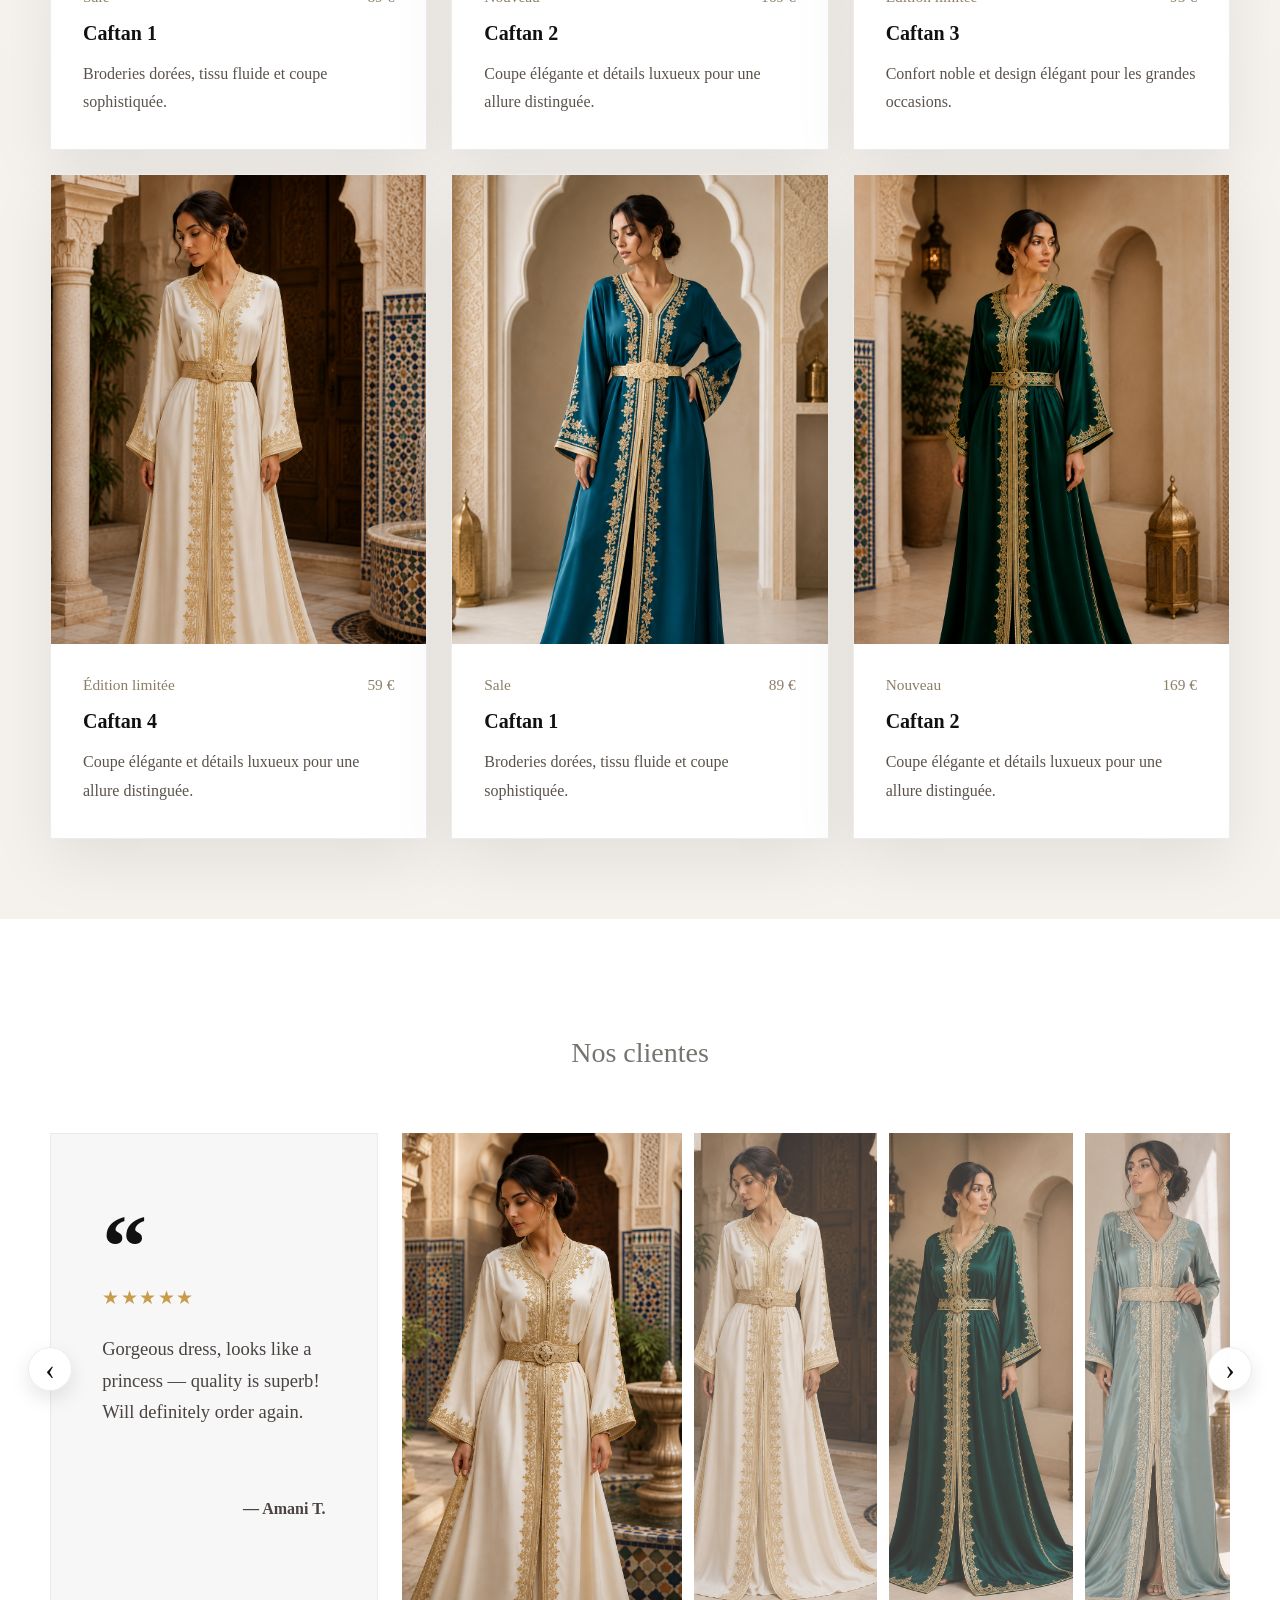
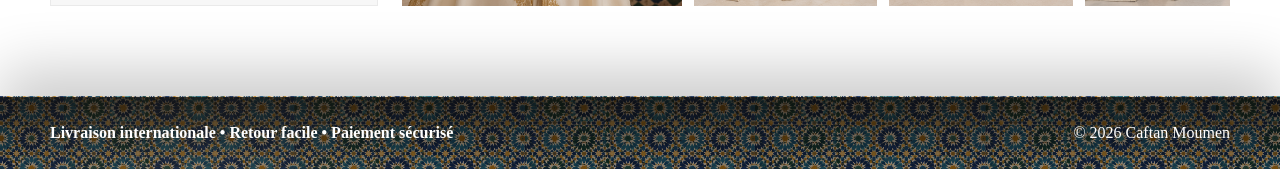
==== commit b81d37bd: "epurationd de la page acceuil" ====
--- a/html/index.html
+++ b/html/index.html
@@ -1,165 +1,125 @@
 <!DOCTYPE html>
 <html lang="fr">
-  <head>
-    <meta charset="UTF-8" />
-    <meta name="viewport" content="width=device-width, initial-scale=1.0" />
 
-    <title>Caftan Moumen</title>
+<head>
+  <meta charset="UTF-8" />
+  <meta name="viewport" content="width=device-width, initial-scale=1.0" />
 
-    <link rel="stylesheet" href="../css/styles.css" />
-  </head>
+  <title>Caftan Moumen</title>
 
-  <body>
-    <header class="site-header">
-      <div class="container header-inner">
-        <a class="brand" href="index.html">
-          <img
-            class="brand-mark"
-            src="../images/logo.png"
-            alt=""
-            aria-hidden="true"
-          />
-          <span>Caftan Moumen</span>
-        </a>
+  <link rel="stylesheet" href="../css/styles.css" />
+</head>
 
-        <nav class="primary-nav" aria-label="Navigation principale">
-          <a href="index.html">Accueil</a>
-          <details class="nav-dropdown">
-            <summary>Collections</summary>
+<body>
+  <header class="site-header">
+    <div class="container header-inner">
+      <a class="brand" href="index.html">
+        <img class="brand-mark" src="../images/logo.png" alt="" aria-hidden="true" />
+        <span>Caftan Moumen</span>
+      </a>
 
-            <div class="dropdown-menu">
-              <a href="caftan.html">Caftans</a>
-              <a href="jellabas.html">Jellabas</a>
-              <a href="bijoux.html">Bijoux</a>
+      <nav class="primary-nav" aria-label="Navigation principale">
+        <a href="index.html">Accueil</a>
+        <div class="nav-dropdown">
+          <button class="collections-trigger" type="button" aria-expanded="false">Collections</button>
+          <div class="dropdown-menu">
+            <a href="caftan.html">Caftans</a>
+            <a href="jellabas.html">Jellabas</a>
+            <a href="bijoux.html">Bijoux</a>
+          </div>
+        </div>
+        <div class="nav-dropdown">
+          <button class="collections-trigger" type="button" aria-expanded="false">Services</button>
+          <div class="dropdown-menu">
+            <a href="services.html#achat">Prêt à Porter</a>
+            <a href="services.html#location">Location</a>
+            <a href="services.html#sur-mesure">Sur mesure</a>
+          </div>
+        </div>
+        <a href="contact.html">Contactez-nous</a>
+      </nav>
+
+      <div class="header-actions">
+        <form class="site-search" id="site-search" role="search">
+          <label class="visually-hidden" for="site-search-input">
+            Rechercher une pièce
+          </label>
+          <input class="site-search-input" id="site-search-input" name="q" type="search"
+            placeholder="Rechercher une pièce" autocomplete="off" />
+        </form>
+        <button class="search-toggle" id="search-toggle" type="button" aria-expanded="false"
+          aria-controls="site-search">
+          Recherche
+        </button>
+        <a class="text-link" href="#cart">Panier</a>
+      </div>
+    </div>
+  </header>
+
+  <main>
+    <section class="hero hero-background" id="home">
+      <img class="hero-background-img" src="../images/fond_acceuil.png"
+        alt="Femme présentant un caftan dans un décor sombre aux tons bleu et doré" fetchpriority="high"
+        decoding="async" />
+    </section>
+
+    <section class="section-intro" id="bestsellers">
+      <div class="container">
+        <p class="section-label bestsellers-label">Best Sellers</p>
+        <p class="bestsellers-title">Nos pièces les plus recherchées</p>
+
+        <div id="product-list" class="product-grid"></div>
+      </div>
+    </section>
+
+    <section class="testimonials" id="avis" aria-labelledby="testimonials-title">
+      <div class="container">
+        <p class="section-label testimonials-title">Nos clientes</p>
+
+        <div class="testimonials-slider" id="testimonialGallery" tabindex="0" aria-label="Avis de nos clientes">
+          <button class="gallery-nav prev" type="button" aria-label="Avis précédent">
+            ‹
+          </button>
+
+          <article class="testimonial-card">
+            <div class="quote-mark" aria-hidden="true">“</div>
+
+            <div class="testimonial-content" aria-live="polite">
+              <h2 id="testimonials-title" class="visually-hidden">
+                Avis de nos clientes
+              </h2>
+
+              <div class="stars" role="img" aria-label="5 étoiles sur 5">
+                ★★★★★
+              </div>
+
+              <p class="testimonial-text">
+                Gorgeous dress, looks like a princess — quality is superb!
+                Will definitely order again.
+              </p>
+
+              <p class="testimonial-author">— Amani T.</p>
             </div>
-          </details>
-          <a href="contact.html">Contactez-nous</a>
-        </nav>
+          </article>
 
-        <div class="header-actions">
-          <form class="site-search" id="site-search" role="search">
-            <label class="visually-hidden" for="site-search-input">
-              Rechercher une pièce
-            </label>
-            <input
-              class="site-search-input"
-              id="site-search-input"
-              name="q"
-              type="search"
-              placeholder="Rechercher une pièce"
-              autocomplete="off"
-            />
-          </form>
-          <button
-            class="search-toggle"
-            id="search-toggle"
-            type="button"
-            aria-expanded="false"
-            aria-controls="site-search"
-          >
-            Recherche
+          <div class="testimonial-images-track" aria-live="polite"></div>
+
+          <button class="gallery-nav next" type="button" aria-label="Avis suivant">
+            ›
           </button>
-          <a class="text-link" href="#cart">Panier</a>
         </div>
       </div>
-    </header>
+    </section>
+  </main>
 
-    <main>
-      <section class="hero hero-background" id="home">
-        <img
-          class="hero-background-img"
-          src="../images/fond_acceuil.png"
-          alt="Femme présentant un caftan dans un décor sombre aux tons bleu et doré"
-          fetchpriority="high"
-          decoding="async"
-        />
-      </section>
+  <footer class="site-footer">
+    <div class="container footer-inner">
+      <p>Livraison internationale • Retour facile • Paiement sécurisé</p>
+      <p>&copy; 2026 Caftan Moumen</p>
+    </div>
+  </footer>
 
-      <section class="section-intro" id="bestsellers">
-        <div class="container">
-          <p class="section-label">Best Sellers</p>
+  <script src="../js/app.js"></script>
+</body>
 
-          <h1>Nos pièces les plus recherchées</h1>
-
-          <p>
-            Des silhouettes uniques pour un style à la fois élégant et affirmé.
-          </p>
-
-          <div id="product-list" class="product-grid"></div>
-        </div>
-      </section>
-
-      <section
-        class="testimonials"
-        id="avis"
-        aria-labelledby="testimonials-title"
-      >
-        <div class="container">
-          <p class="section-label testimonials-title">Nos clientes</p>
-
-          <div
-            class="testimonials-slider"
-            id="testimonialGallery"
-            tabindex="0"
-            aria-label="Avis de nos clientes"
-          >
-            <button
-              class="gallery-nav prev"
-              type="button"
-              aria-label="Avis précédent"
-            >
-              ‹
-            </button>
-
-            <article class="testimonial-card">
-              <div class="quote-mark" aria-hidden="true">“</div>
-
-              <div class="testimonial-content" aria-live="polite">
-                <h2 id="testimonials-title" class="visually-hidden">
-                  Avis de nos clientes
-                </h2>
-
-                <div
-                  class="stars"
-                  role="img"
-                  aria-label="5 étoiles sur 5"
-                >
-                  ★★★★★
-                </div>
-
-                <p class="testimonial-text">
-                  Gorgeous dress, looks like a princess — quality is superb!
-                  Will definitely order again.
-                </p>
-
-                <p class="testimonial-author">— Amani T.</p>
-              </div>
-            </article>
-
-            <div
-              class="testimonial-images-track"
-              aria-live="polite"
-            ></div>
-
-            <button
-              class="gallery-nav next"
-              type="button"
-              aria-label="Avis suivant"
-            >
-              ›
-            </button>
-          </div>
-        </div>
-      </section>
-    </main>
-
-    <footer class="site-footer">
-      <div class="container footer-inner">
-        <p>Livraison internationale • Retour facile • Paiement sécurisé</p>
-        <p>&copy; 2026 Caftan Moumen</p>
-      </div>
-    </footer>
-
-    <script src="../js/app.js"></script>
-  </body>
 </html>
--- a/css/styles.css
+++ b/css/styles.css
@@ -229,6 +229,7 @@
 
 .primary-nav {
   justify-self: center;
+  align-self: stretch;
 
   display: flex;
   align-items: center;
@@ -265,12 +266,16 @@
 }
 
 .nav-dropdown {
+  --dropdown-trigger-inline-padding: 0.7rem;
   position: relative;
   z-index: 50;
   display: inline-flex;
+  align-self: stretch;
+  align-items: center;
 }
 
 .nav-dropdown summary {
+  anchor-name: --collections-trigger;
   list-style: none;
   appearance: none;
   -webkit-appearance: none;
@@ -281,8 +286,9 @@
 }
 
 .primary-nav a:hover,
-.nav-dropdown summary:hover,
-.nav-dropdown[open] summary {
+.nav-dropdown:hover summary,
+.nav-dropdown.is-open summary,
+.nav-dropdown:focus-within summary {
   color: var(--gold);
   transform: translateY(-1px);
 }
@@ -299,41 +305,137 @@
 .dropdown-menu {
   position: absolute;
   z-index: 80;
-  top: calc(100% + 0.6rem);
+  top: 100%;
   left: 0;
 
   width: max-content;
-  min-width: 12rem;
-  max-width: min(16rem, calc(100vw - 2rem));
-  padding: 0.5rem;
+  min-width: 13rem;
+  max-width: calc(100vw - 2rem);
+  padding: 0.35rem 0;
 
   display: none;
   flex-direction: column;
-  gap: 0.2rem;
-
-  background: rgba(17, 15, 12, 0.98);
-  border: 1px solid rgba(255, 255, 255, 0.14);
-  border-radius: 1rem;
-  box-shadow: 0 26px 56px rgba(0, 0, 0, 0.28);
-}
-
-.nav-dropdown[open] .dropdown-menu {
+
+  background: #080808;
+
+  border: 1px solid rgba(248, 209, 142, 0.28);
+  border-top: 2px solid rgba(248, 209, 142, 0.8);
+  border-radius: 0.2rem;
+
+  box-shadow:
+    0 18px 45px rgba(0, 0, 0, 0.35),
+    inset 0 1px 0 rgba(255, 255, 255, 0.04);
+
+  transform: none;
+}
+
+.nav-dropdown:hover .dropdown-menu,
+.nav-dropdown.is-open .dropdown-menu {
   display: flex;
+  animation: dropdown-reveal 0.22s ease-out;
+}
+
+/* Menu Collections : composant standard, indépendant de <details>. */
+.nav-dropdown {
+  position: static;
+}
+
+.collections-trigger {
+  min-height: 44px;
+  padding: 0.65rem 0.7rem;
+
+  display: inline-flex;
+  align-items: center;
+  justify-content: center;
+  gap: 0.25rem;
+
+  color: #ffffff;
+  background: transparent;
+  border: 0;
+  border-radius: 999px;
+  cursor: pointer;
+
+  font: inherit;
+  white-space: nowrap;
+  transition:
+    color 0.2s ease,
+    transform 0.2s ease,
+    background-color 0.2s ease;
+}
+
+.nav-dropdown:hover .collections-trigger,
+.nav-dropdown.is-open .collections-trigger,
+.collections-trigger:focus-visible {
+  color: var(--gold);
+}
+
+.collections-trigger:focus-visible {
+  outline: 2px solid var(--gold);
+  outline-offset: 3px;
+}
+
+.nav-dropdown .dropdown-menu {
+  position: absolute;
+  top: 100%;
+  left: 0;
+  transform: none;
+}
+
+@media (hover: none) {
+  .nav-dropdown[open] .dropdown-menu {
+    display: flex;
+    animation: dropdown-reveal 0.22s ease-out;
+  }
 }
 
 .dropdown-menu a {
   width: 100%;
-  padding: 0.75rem 1rem;
+  min-height: auto;
+  padding: 0.9rem 1.25rem;
   justify-content: flex-start;
 
-  color: rgba(243, 240, 234, 0.98);
-  border-radius: 0.7rem;
+  color: rgba(255, 255, 255, 0.88);
+  background: transparent;
+  border: 0;
+  border-left: 2px solid transparent;
+  border-radius: 0;
+
+  font-size: 0.76rem;
+  font-weight: 500;
+  letter-spacing: 0.14em;
+  text-transform: uppercase;
+
+  transition:
+    color 0.2s ease,
+    background-color 0.2s ease,
+    border-color 0.2s ease,
+    padding-left 0.2s ease;
+}
+
+.dropdown-menu a + a {
+  border-top: 1px solid rgba(255, 255, 255, 0.08);
 }
 
 .dropdown-menu a:hover {
+  padding-left: 1.45rem;
+
   color: var(--gold);
-  background: rgba(248, 209, 142, 0.16);
+  background: rgba(248, 209, 142, 0.07);
+  border-left-color: var(--gold);
+
   transform: none;
+}
+
+@keyframes dropdown-reveal {
+  from {
+    opacity: 0;
+    transform: translateY(-0.4rem);
+  }
+
+  to {
+    opacity: 1;
+    transform: translateY(0);
+  }
 }
 
 .header-actions {
@@ -491,14 +593,14 @@
 }
 
 .section-label {
-  display: inline-block;
-  margin-bottom: 1rem;
-
-  color: var(--muted);
-  font-size: 0.85rem;
-  letter-spacing: 0.24em;
-  text-transform: uppercase;
-}
+  display: block;
+
+  margin-bottom: clamp(2.5rem, 5vw, 4rem);
+
+  text-align: center;
+  color: var(--text);
+}
+
 
 .section-intro h1,
 .section-intro h2,
@@ -517,6 +619,20 @@
 
   color: var(--text-soft);
   line-height: 1.8;
+}
+
+.bestsellers-label {
+  display: block;
+  margin: 0 0 0.35rem;
+  color: #77736f;
+  font-size: clamp(1.25rem, 2.2vw, 1.75rem);
+  font-weight: 400;
+  text-align: center;
+}
+
+#bestsellers .bestsellers-title {
+  margin: 0 auto;
+  text-align: center;
 }
 
 /* Produits */
@@ -628,6 +744,361 @@
   margin: 0;
   color: #5b534b;
   line-height: 1.85;
+}
+
+/* Services */
+
+.primary-nav a[aria-current="page"],
+.collections-trigger[aria-current="page"] {
+  color: var(--gold);
+}
+
+.services-intro {
+  padding-bottom: clamp(2.5rem, 5vw, 4rem);
+  background:
+    radial-gradient(circle at 85% 15%, rgba(248, 209, 142, 0.24), transparent 30%),
+    #fffdf9;
+}
+
+.services-shortcuts {
+  margin-top: 2rem;
+  display: flex;
+  flex-wrap: wrap;
+  gap: 0.75rem;
+}
+
+.services-shortcuts a {
+  min-height: 46px;
+  padding: 0.75rem 1.1rem;
+  display: inline-flex;
+  align-items: center;
+  color: #1c150e;
+  background: #ffffff;
+  border: 1px solid rgba(124, 87, 39, 0.35);
+  border-radius: 999px;
+  text-decoration: none;
+  font-weight: 700;
+  transition: color 0.2s ease, background-color 0.2s ease, transform 0.2s ease;
+}
+
+.services-shortcuts a:first-child,
+.services-shortcuts a:hover {
+  background: var(--gold);
+  border-color: #d4ad6c;
+  transform: translateY(-1px);
+}
+
+.service-catalog,
+.bespoke-section {
+  padding: var(--section-space) 0;
+  scroll-margin-top: 1rem;
+}
+
+.service-catalog-alt {
+  background: rgba(255, 255, 255, 0.64);
+}
+
+.service-heading {
+  margin-bottom: 2rem;
+  display: grid;
+  grid-template-columns: minmax(0, 1fr) minmax(16rem, 0.55fr);
+  align-items: end;
+  gap: 1.5rem;
+}
+
+.service-heading .section-label,
+.bespoke-copy .section-label,
+.service-request-form .section-label {
+  margin-top: 0;
+}
+
+.service-heading h2,
+.bespoke-copy h2,
+.service-request-form h3 {
+  margin: 0;
+  font-size: clamp(1.8rem, 3.5vw, 2.7rem);
+  line-height: 1.12;
+}
+
+.service-heading > p,
+.bespoke-copy > p {
+  margin: 0;
+  color: var(--text-soft);
+  line-height: 1.75;
+}
+
+.service-model-grid {
+  display: grid;
+  grid-template-columns: repeat(3, minmax(0, 1fr));
+  gap: clamp(1rem, 2.5vw, 1.5rem);
+}
+
+.service-model-card {
+  min-width: 0;
+  overflow: hidden;
+  display: grid;
+  grid-template-rows: auto 1fr;
+  background: var(--surface);
+  border: 1px solid rgba(17, 17, 17, 0.08);
+  border-radius: 1.25rem;
+  box-shadow: 0 22px 55px rgba(17, 17, 17, 0.08);
+}
+
+.service-model-card > img {
+  width: 100%;
+  aspect-ratio: 4 / 5;
+  object-fit: cover;
+  object-position: center top;
+}
+
+.service-model-content {
+  padding: clamp(1.15rem, 2.5vw, 1.6rem);
+  display: flex;
+  flex-direction: column;
+  gap: 0.8rem;
+}
+
+.service-model-content h3,
+.service-model-content p {
+  margin: 0;
+}
+
+.service-model-content h3 {
+  font-size: 1.35rem;
+}
+
+.service-model-content > p:not(.service-availability) {
+  color: var(--text-soft);
+  line-height: 1.65;
+}
+
+.service-availability {
+  color: #86602f;
+  font-size: 0.74rem;
+  font-weight: 700;
+  letter-spacing: 0.12em;
+  text-transform: uppercase;
+}
+
+.service-model-action {
+  margin-top: auto;
+  padding-top: 0.6rem;
+  display: flex;
+  align-items: center;
+  justify-content: space-between;
+  gap: 0.75rem;
+}
+
+.service-model-action strong {
+  white-space: nowrap;
+  font-size: 1.1rem;
+}
+
+.service-select-button {
+  min-height: 42px;
+  padding: 0.6rem 0.9rem;
+  color: #ffffff;
+  background: #17120d;
+  border: 1px solid #17120d;
+  border-radius: 999px;
+  cursor: pointer;
+  font-size: 0.88rem;
+  font-weight: 700;
+  transition: color 0.2s ease, transform 0.2s ease;
+}
+
+.service-select-button:hover {
+  color: var(--gold);
+  transform: translateY(-1px);
+}
+
+.services-shortcuts a:focus-visible,
+.service-select-button:focus-visible,
+.fabric-options input:focus-visible + span {
+  outline: 2px solid #9b6c31;
+  outline-offset: 3px;
+}
+
+.bespoke-section {
+  background: #efe7dd;
+}
+
+.bespoke-layout {
+  display: grid;
+  grid-template-columns: minmax(0, 0.75fr) minmax(0, 1.25fr);
+  align-items: start;
+  gap: clamp(2rem, 5vw, 4.5rem);
+}
+
+.bespoke-copy {
+  position: sticky;
+  top: 2rem;
+}
+
+.bespoke-copy > p {
+  margin-top: 1rem;
+}
+
+.bespoke-steps {
+  margin: 2rem 0 0;
+  padding: 0;
+  display: grid;
+  gap: 1.1rem;
+  list-style: none;
+}
+
+.bespoke-steps li {
+  display: grid;
+  grid-template-columns: 2.5rem minmax(0, 1fr);
+  gap: 0.85rem;
+}
+
+.bespoke-steps li > span {
+  width: 2.5rem;
+  height: 2.5rem;
+  display: grid;
+  place-items: center;
+  color: #17120d;
+  background: var(--gold);
+  border-radius: 50%;
+  font-weight: 700;
+}
+
+.bespoke-steps p {
+  margin: 0.3rem 0 0;
+  color: var(--text-soft);
+  line-height: 1.5;
+}
+
+.service-request-form {
+  padding: clamp(1.4rem, 3.5vw, 2.5rem);
+  display: grid;
+  gap: 1.25rem;
+  background: #ffffff;
+  border: 1px solid rgba(17, 17, 17, 0.1);
+  border-radius: 1.4rem;
+  box-shadow: 0 25px 65px rgba(44, 30, 17, 0.1);
+}
+
+.service-request-form h3 {
+  font-size: clamp(1.5rem, 3vw, 2rem);
+}
+
+.service-form-row {
+  display: grid;
+  grid-template-columns: repeat(2, minmax(0, 1fr));
+  gap: 1rem;
+}
+
+.service-request-form .form-field select {
+  width: 100%;
+  min-height: 46px;
+  padding: 0.75rem 0.9rem;
+  color: var(--text);
+  background: #fffdfb;
+  border: 1px solid rgba(17, 17, 17, 0.18);
+  border-radius: 0.7rem;
+}
+
+.service-request-form .form-field select:focus-visible {
+  outline: 2px solid #b78542;
+  outline-offset: 2px;
+}
+
+.fabric-fieldset {
+  min-width: 0;
+  margin: 0;
+  padding: 0;
+  border: 0;
+}
+
+.fabric-fieldset legend {
+  margin-bottom: 0.65rem;
+  color: var(--text-soft);
+  font-size: 0.92rem;
+  font-weight: 700;
+}
+
+.fabric-options {
+  display: grid;
+  grid-template-columns: repeat(2, minmax(0, 1fr));
+  gap: 0.7rem;
+}
+
+.fabric-options label {
+  position: relative;
+  cursor: pointer;
+}
+
+.fabric-options input {
+  position: absolute;
+  opacity: 0;
+  pointer-events: none;
+}
+
+.fabric-options span {
+  min-height: 62px;
+  padding: 0.75rem 0.9rem;
+  display: grid;
+  align-content: center;
+  color: var(--text-soft);
+  background: #fffdfb;
+  border: 1px solid rgba(17, 17, 17, 0.16);
+  border-radius: 0.75rem;
+  font-weight: 700;
+}
+
+.fabric-options small {
+  margin-top: 0.2rem;
+  color: var(--muted);
+  font-weight: 400;
+}
+
+.fabric-options input:checked + span {
+  color: #5f3f19;
+  background: rgba(248, 209, 142, 0.22);
+  border-color: #b78542;
+  box-shadow: inset 0 0 0 1px #b78542;
+}
+
+.service-form-note {
+  margin: -0.35rem 0 0;
+  color: var(--muted);
+  font-size: 0.88rem;
+  line-height: 1.5;
+}
+
+@media (max-width: 960px) {
+  .service-model-grid {
+    grid-template-columns: repeat(2, minmax(0, 1fr));
+  }
+
+  .bespoke-layout {
+    grid-template-columns: 1fr;
+  }
+
+  .bespoke-copy {
+    position: static;
+  }
+}
+
+@media (max-width: 720px) {
+  .service-heading,
+  .service-model-grid,
+  .service-form-row,
+  .fabric-options {
+    grid-template-columns: 1fr;
+  }
+
+  .service-model-card {
+    width: min(100%, 34rem);
+    margin-inline: auto;
+  }
+
+  .service-model-action {
+    align-items: flex-start;
+    flex-direction: column;
+  }
 }
 
 /* Contact */
@@ -809,7 +1280,9 @@
   margin-bottom: clamp(2.5rem, 5vw, 4rem);
 
   text-align: center;
-  color: var(--text);
+  color: #77736f;
+  font-size: clamp(1.25rem, 2.2vw, 1.75rem);
+  font-weight: 400;
 }
 
 /*
@@ -1200,11 +1673,6 @@
     justify-content: flex-start;
   }
 
-  .dropdown-menu {
-    left: 50%;
-    transform: translateX(-50%);
-  }
-
   .product-grid,
   .collection-grid,
   .footer-inner {
@@ -1278,6 +1746,10 @@
   .nav-dropdown summary {
     padding: 0.55rem 0.45rem;
     font-size: 0.86rem;
+  }
+
+  .nav-dropdown {
+    --dropdown-trigger-inline-padding: 0.45rem;
   }
 
   .section-intro,
